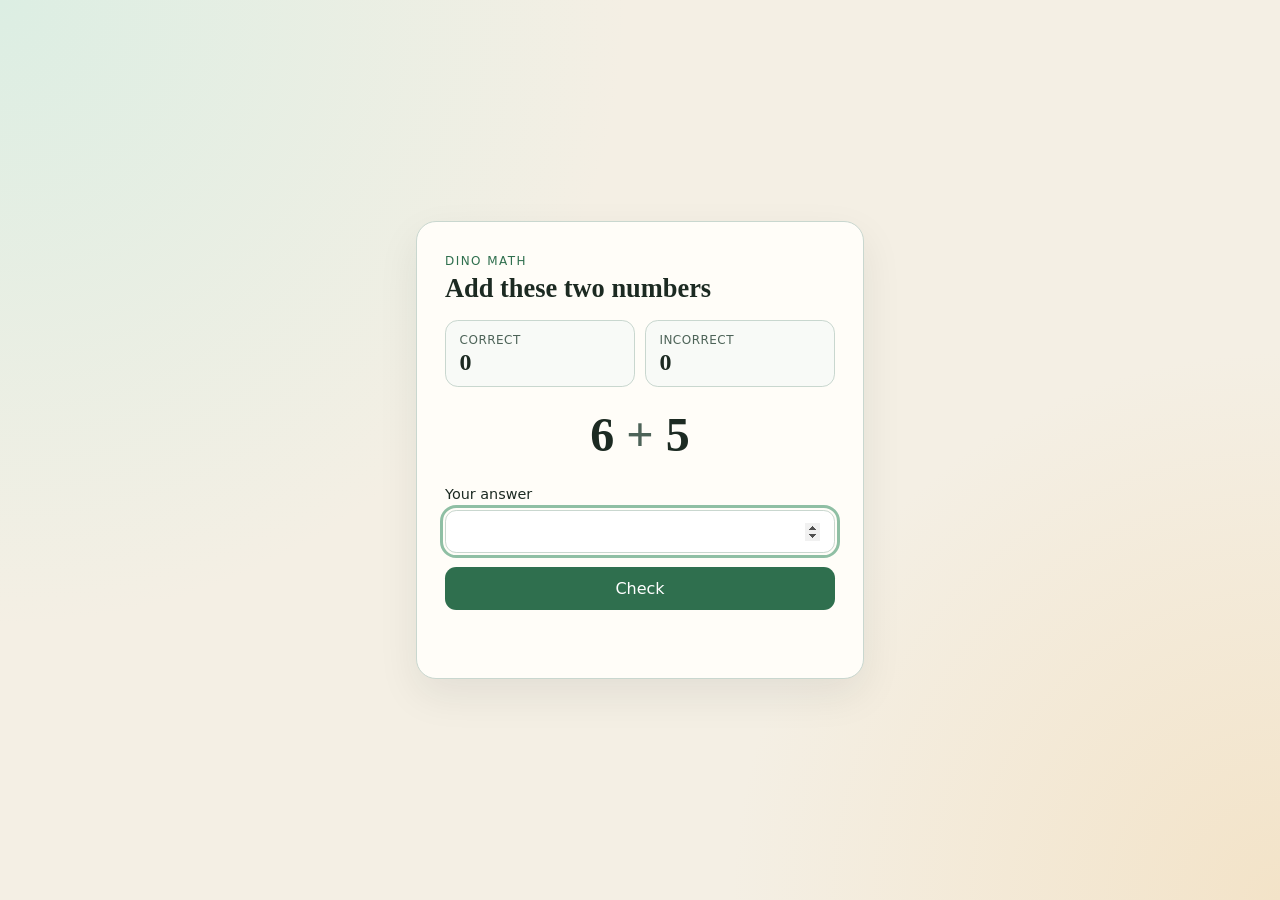
==== index.html @ ebf5d7a6 "initial commit" ====
<!DOCTYPE html>
<html lang="en">
  <head>
    <meta charset="UTF-8" />
    <meta name="viewport" content="width=device-width, initial-scale=1.0" />
    <title>Dino Math</title>
    <link rel="stylesheet" href="styles.css" />
  </head>
  <body>
    <main class="card">
      <p class="eyebrow">Dino Math</p>
      <h1>Add these two numbers</h1>
      <ul class="scoreboard" aria-label="Session score">
        <li>
          <span class="score-label">Correct</span>
          <span class="score-value" id="correct-count">0</span>
        </li>
        <li>
          <span class="score-label">Incorrect</span>
          <span class="score-value" id="incorrect-count">0</span>
        </li>
      </ul>
      <p class="question" id="question" aria-live="polite">
        <span id="first-number">?</span>
        <span class="operator" aria-hidden="true">+</span>
        <span id="second-number">?</span>
      </p>
      <form id="sum-form">
        <label for="answer">Your answer</label>
        <input
          id="answer"
          name="answer"
          type="number"
          inputmode="numeric"
          required
          autocomplete="off"
        />
        <button type="submit">Check</button>
      </form>
      <p class="feedback" id="feedback" role="status" aria-live="polite"></p>
      <button type="button" id="next-question" class="secondary" hidden>
        Next question
      </button>
    </main>
    <script src="script.js"></script>
  </body>
</html>
---- styles.css ----
:root {
  --ink: #1c2a22;
  --muted: #4d6358;
  --paper: #f4efe4;
  --card: #fffdf8;
  --accent: #2f6f4e;
  --accent-dark: #24583d;
  --wrong: #9b2c2c;
  --right: #1f6b3a;
  --ring: #c9d7cf;
}

* {
  box-sizing: border-box;
}

body {
  margin: 0;
  min-height: 100vh;
  display: grid;
  place-items: center;
  padding: 1.5rem;
  font-family: Georgia, "Times New Roman", serif;
  color: var(--ink);
  background:
    radial-gradient(circle at top left, #dceee3, transparent 40%),
    radial-gradient(circle at bottom right, #f3e3c8, transparent 35%),
    var(--paper);
}

.card {
  width: min(28rem, 100%);
  padding: 2rem 1.75rem 1.75rem;
  background: var(--card);
  border: 1px solid var(--ring);
  border-radius: 1.25rem;
  box-shadow: 0 16px 40px rgba(28, 42, 34, 0.08);
}

.eyebrow {
  margin: 0 0 0.35rem;
  letter-spacing: 0.12em;
  text-transform: uppercase;
  font-size: 0.75rem;
  font-family: system-ui, sans-serif;
  color: var(--accent);
}

h1 {
  margin: 0 0 1rem;
  font-size: 1.65rem;
  font-weight: 700;
}

.scoreboard {
  display: grid;
  grid-template-columns: 1fr 1fr;
  gap: 0.6rem;
  margin: 0 0 1.25rem;
  padding: 0;
  list-style: none;
}

.scoreboard li {
  display: flex;
  flex-direction: column;
  gap: 0.15rem;
  padding: 0.7rem 0.85rem;
  border: 1px solid var(--ring);
  border-radius: 0.8rem;
  background: #f8faf7;
}

.score-label {
  font-family: system-ui, sans-serif;
  font-size: 0.75rem;
  letter-spacing: 0.04em;
  text-transform: uppercase;
  color: var(--muted);
}

.score-value {
  font-size: 1.5rem;
  font-weight: 700;
  line-height: 1.1;
}

.question {
  display: flex;
  align-items: center;
  justify-content: center;
  gap: 0.75rem;
  margin: 0 0 1.5rem;
  font-size: 3rem;
  font-weight: 700;
}

.operator {
  color: var(--muted);
}

form {
  display: grid;
  gap: 0.5rem;
}

label {
  font-family: system-ui, sans-serif;
  font-size: 0.9rem;
}

input,
button {
  font: inherit;
}

input {
  width: 100%;
  padding: 0.7rem 0.85rem;
  border: 1px solid var(--ring);
  border-radius: 0.7rem;
  background: #fff;
}

input:focus,
button:focus-visible {
  outline: 3px solid #8fbfa4;
  outline-offset: 2px;
}

button {
  margin-top: 0.4rem;
  padding: 0.75rem 1rem;
  border: 0;
  border-radius: 0.7rem;
  background: var(--accent);
  color: #fff;
  cursor: pointer;
  font-family: system-ui, sans-serif;
}

button:hover {
  background: var(--accent-dark);
}

button.secondary {
  width: 100%;
  background: transparent;
  color: var(--accent-dark);
  border: 1px solid var(--accent);
}

button.secondary:hover {
  background: #eaf4ee;
}

.feedback {
  min-height: 1.5rem;
  margin: 1rem 0 0;
  font-family: system-ui, sans-serif;
}

.feedback.correct {
  color: var(--right);
}

.feedback.incorrect {
  color: var(--wrong);
}
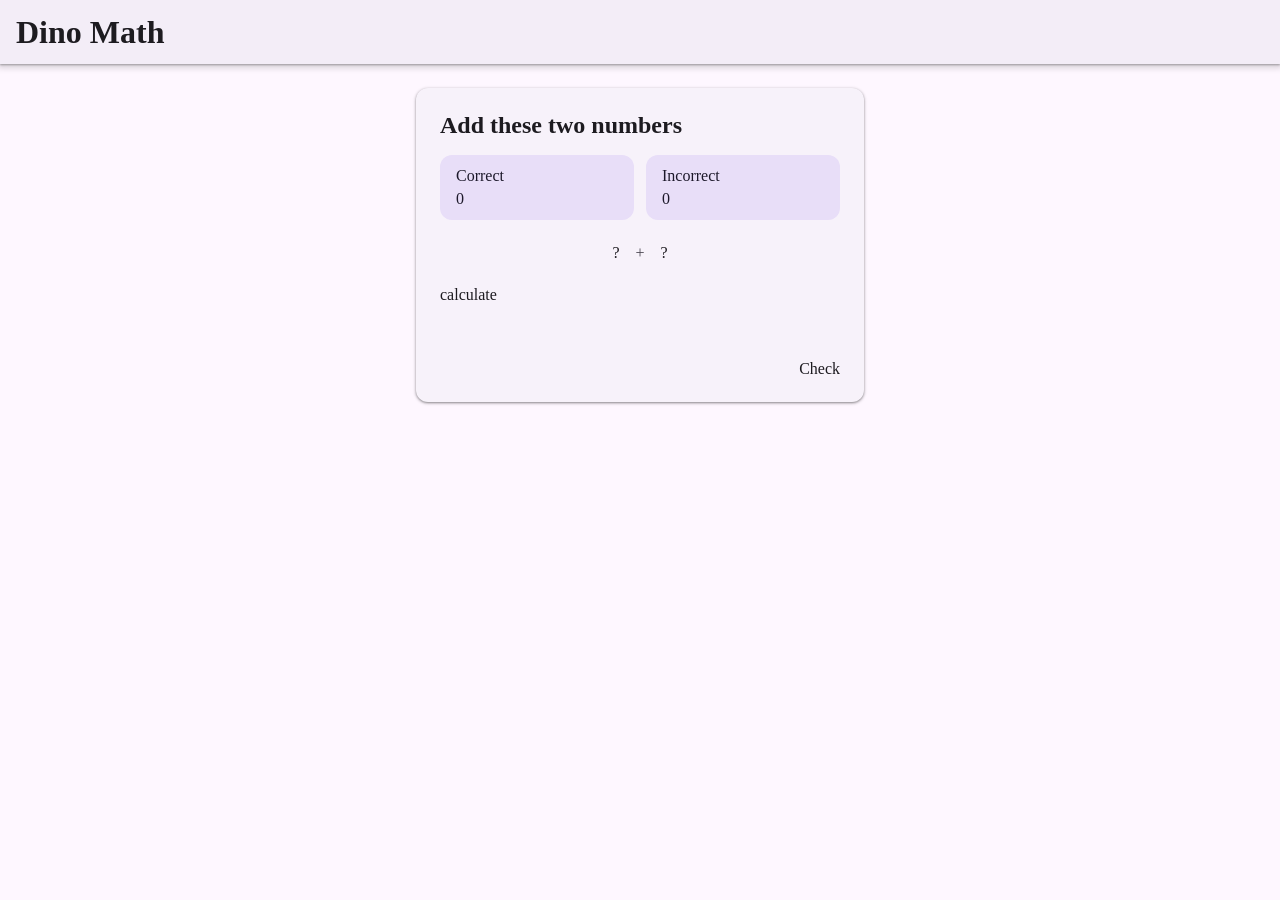
==== commit b552bf48: "updates to Material Design" ====
--- a/index.html
+++ b/index.html
@@ -4,44 +4,67 @@
     <meta charset="UTF-8" />
     <meta name="viewport" content="width=device-width, initial-scale=1.0" />
     <title>Dino Math</title>
+    <link rel="preconnect" href="https://fonts.googleapis.com" />
+    <link rel="preconnect" href="https://fonts.gstatic.com" crossorigin />
+    <link
+      href="https://fonts.googleapis.com/css2?family=Roboto:wght@400;500;700&family=Material+Symbols+Outlined:opsz,wght,FILL,GRAD@24,400,0,0&display=swap"
+      rel="stylesheet"
+    />
     <link rel="stylesheet" href="styles.css" />
+    <script type="importmap">
+      {
+        "imports": {
+          "@material/web/": "https://esm.run/@material/web/"
+        }
+      }
+    </script>
   </head>
-  <body>
-    <main class="card">
-      <p class="eyebrow">Dino Math</p>
-      <h1>Add these two numbers</h1>
-      <ul class="scoreboard" aria-label="Session score">
-        <li>
-          <span class="score-label">Correct</span>
-          <span class="score-value" id="correct-count">0</span>
-        </li>
-        <li>
-          <span class="score-label">Incorrect</span>
-          <span class="score-value" id="incorrect-count">0</span>
-        </li>
-      </ul>
-      <p class="question" id="question" aria-live="polite">
-        <span id="first-number">?</span>
-        <span class="operator" aria-hidden="true">+</span>
-        <span id="second-number">?</span>
-      </p>
-      <form id="sum-form">
-        <label for="answer">Your answer</label>
-        <input
-          id="answer"
-          name="answer"
-          type="number"
-          inputmode="numeric"
-          required
-          autocomplete="off"
-        />
-        <button type="submit">Check</button>
-      </form>
-      <p class="feedback" id="feedback" role="status" aria-live="polite"></p>
-      <button type="button" id="next-question" class="secondary" hidden>
-        Next question
-      </button>
+  <body class="md-typescale-body-large">
+    <header class="top-app-bar">
+      <h1 class="md-typescale-title-large">Dino Math</h1>
+    </header>
+    <main>
+      <section class="card">
+        <h2 class="md-typescale-headline-small">Add these two numbers</h2>
+        <ul class="scoreboard" aria-label="Session score">
+          <li>
+            <span class="score-label md-typescale-label-medium">Correct</span>
+            <span class="score-value md-typescale-headline-small" id="correct-count">0</span>
+          </li>
+          <li>
+            <span class="score-label md-typescale-label-medium">Incorrect</span>
+            <span class="score-value md-typescale-headline-small" id="incorrect-count">0</span>
+          </li>
+        </ul>
+        <p class="question md-typescale-display-small" id="question" aria-live="polite">
+          <span id="first-number">?</span>
+          <span class="operator" aria-hidden="true">+</span>
+          <span id="second-number">?</span>
+        </p>
+        <form id="sum-form">
+          <md-outlined-text-field
+            id="answer"
+            name="answer"
+            label="Your answer"
+            type="number"
+            inputmode="numeric"
+            required
+            autocomplete="off"
+          >
+            <md-icon slot="leading-icon">calculate</md-icon>
+          </md-outlined-text-field>
+          <p class="feedback md-typescale-body-medium" id="feedback" role="status" aria-live="polite"></p>
+          <div class="actions">
+            <md-outlined-button type="button" id="next-question" hidden>
+              Next question
+            </md-outlined-button>
+            <md-filled-button type="submit" id="check-button" disabled>
+              Check
+            </md-filled-button>
+          </div>
+        </form>
+      </section>
     </main>
-    <script src="script.js"></script>
+    <script type="module" src="script.js"></script>
   </body>
 </html>
--- a/styles.css
+++ b/styles.css
@@ -1,13 +1,84 @@
 :root {
-  --ink: #1c2a22;
-  --muted: #4d6358;
-  --paper: #f4efe4;
-  --card: #fffdf8;
-  --accent: #2f6f4e;
-  --accent-dark: #24583d;
-  --wrong: #9b2c2c;
-  --right: #1f6b3a;
-  --ring: #c9d7cf;
+  color-scheme: light;
+  --md-sys-color-background: #fef7ff;
+  --md-sys-color-error: #b3261e;
+  --md-sys-color-error-container: #f9dedc;
+  --md-sys-color-inverse-on-surface: #f5eff7;
+  --md-sys-color-inverse-primary: #d0bcff;
+  --md-sys-color-inverse-surface: #322f35;
+  --md-sys-color-on-background: #1d1b20;
+  --md-sys-color-on-error: #fff;
+  --md-sys-color-on-error-container: #410e0b;
+  --md-sys-color-on-primary: #fff;
+  --md-sys-color-on-primary-container: #21005d;
+  --md-sys-color-on-secondary: #fff;
+  --md-sys-color-on-secondary-container: #1d192b;
+  --md-sys-color-on-surface: #1d1b20;
+  --md-sys-color-on-surface-variant: #49454f;
+  --md-sys-color-on-tertiary: #fff;
+  --md-sys-color-on-tertiary-container: #31111d;
+  --md-sys-color-outline: #79747e;
+  --md-sys-color-outline-variant: #cac4d0;
+  --md-sys-color-primary: #6750a4;
+  --md-sys-color-primary-container: #eaddff;
+  --md-sys-color-secondary: #625b71;
+  --md-sys-color-secondary-container: #e8def8;
+  --md-sys-color-shadow: #000;
+  --md-sys-color-surface: #fef7ff;
+  --md-sys-color-surface-bright: #fef7ff;
+  --md-sys-color-surface-container: #f3edf7;
+  --md-sys-color-surface-container-high: #ece6f0;
+  --md-sys-color-surface-container-highest: #e6e0e9;
+  --md-sys-color-surface-container-low: #f7f2fa;
+  --md-sys-color-surface-container-lowest: #fff;
+  --md-sys-color-surface-dim: #ded8e1;
+  --md-sys-color-surface-tint: #6750a4;
+  --md-sys-color-surface-variant: #e7e0ec;
+  --md-sys-color-tertiary: #7d5260;
+  --md-sys-color-tertiary-container: #ffd8e4;
+  --md-elevation-1: 0 1px 2px 0 rgb(0 0 0 / 0.3), 0 1px 3px 1px rgb(0 0 0 / 0.15);
+  --md-elevation-2: 0 1px 2px 0 rgb(0 0 0 / 0.3), 0 2px 6px 2px rgb(0 0 0 / 0.15);
+}
+
+@media (prefers-color-scheme: dark) {
+  :root {
+    color-scheme: dark;
+    --md-sys-color-background: #141218;
+    --md-sys-color-error: #f2b8b5;
+    --md-sys-color-error-container: #8c1d18;
+    --md-sys-color-inverse-on-surface: #322f35;
+    --md-sys-color-inverse-primary: #6750a4;
+    --md-sys-color-inverse-surface: #e6e0e9;
+    --md-sys-color-on-background: #e6e0e9;
+    --md-sys-color-on-error: #601410;
+    --md-sys-color-on-error-container: #f9dedc;
+    --md-sys-color-on-primary: #381e72;
+    --md-sys-color-on-primary-container: #eaddff;
+    --md-sys-color-on-secondary: #332d41;
+    --md-sys-color-on-secondary-container: #e8def8;
+    --md-sys-color-on-surface: #e6e0e9;
+    --md-sys-color-on-surface-variant: #cac4d0;
+    --md-sys-color-on-tertiary: #492532;
+    --md-sys-color-on-tertiary-container: #ffd8e4;
+    --md-sys-color-outline: #938f99;
+    --md-sys-color-outline-variant: #49454f;
+    --md-sys-color-primary: #d0bcff;
+    --md-sys-color-primary-container: #4f378b;
+    --md-sys-color-secondary: #ccc2dc;
+    --md-sys-color-secondary-container: #4a4458;
+    --md-sys-color-surface: #141218;
+    --md-sys-color-surface-bright: #3b383e;
+    --md-sys-color-surface-container: #211f26;
+    --md-sys-color-surface-container-high: #2b2930;
+    --md-sys-color-surface-container-highest: #36343b;
+    --md-sys-color-surface-container-low: #1d1b20;
+    --md-sys-color-surface-container-lowest: #0f0d13;
+    --md-sys-color-surface-dim: #141218;
+    --md-sys-color-surface-tint: #d0bcff;
+    --md-sys-color-surface-variant: #49454f;
+    --md-sys-color-tertiary: #efb8c8;
+    --md-sys-color-tertiary-container: #633b48;
+  }
 }
 
 * {
@@ -17,46 +88,50 @@
 body {
   margin: 0;
   min-height: 100vh;
-  display: grid;
-  place-items: center;
-  padding: 1.5rem;
-  font-family: Georgia, "Times New Roman", serif;
-  color: var(--ink);
-  background:
-    radial-gradient(circle at top left, #dceee3, transparent 40%),
-    radial-gradient(circle at bottom right, #f3e3c8, transparent 35%),
-    var(--paper);
+  background: var(--md-sys-color-surface);
+  color: var(--md-sys-color-on-surface);
+}
+
+.top-app-bar {
+  position: sticky;
+  top: 0;
+  z-index: 1;
+  display: flex;
+  align-items: center;
+  height: 64px;
+  padding: 0 16px;
+  background: var(--md-sys-color-surface-container);
+  color: var(--md-sys-color-on-surface);
+  box-shadow: var(--md-elevation-2);
+}
+
+.top-app-bar h1 {
+  margin: 0;
+}
+
+main {
+  padding: 24px 16px 32px;
 }
 
 .card {
   width: min(28rem, 100%);
-  padding: 2rem 1.75rem 1.75rem;
-  background: var(--card);
-  border: 1px solid var(--ring);
-  border-radius: 1.25rem;
-  box-shadow: 0 16px 40px rgba(28, 42, 34, 0.08);
-}
-
-.eyebrow {
-  margin: 0 0 0.35rem;
-  letter-spacing: 0.12em;
-  text-transform: uppercase;
-  font-size: 0.75rem;
-  font-family: system-ui, sans-serif;
-  color: var(--accent);
-}
-
-h1 {
-  margin: 0 0 1rem;
-  font-size: 1.65rem;
-  font-weight: 700;
+  margin: 0 auto;
+  padding: 24px;
+  background: var(--md-sys-color-surface-container-low);
+  color: var(--md-sys-color-on-surface);
+  border-radius: 12px;
+  box-shadow: var(--md-elevation-1);
+}
+
+h2 {
+  margin: 0 0 16px;
 }
 
 .scoreboard {
   display: grid;
   grid-template-columns: 1fr 1fr;
-  gap: 0.6rem;
-  margin: 0 0 1.25rem;
+  gap: 12px;
+  margin: 0 0 24px;
   padding: 0;
   list-style: none;
 }
@@ -64,106 +139,64 @@
 .scoreboard li {
   display: flex;
   flex-direction: column;
-  gap: 0.15rem;
-  padding: 0.7rem 0.85rem;
-  border: 1px solid var(--ring);
-  border-radius: 0.8rem;
-  background: #f8faf7;
+  gap: 4px;
+  padding: 12px 16px;
+  border-radius: 12px;
+  background: var(--md-sys-color-secondary-container);
+  color: var(--md-sys-color-on-secondary-container);
 }
 
 .score-label {
-  font-family: system-ui, sans-serif;
-  font-size: 0.75rem;
-  letter-spacing: 0.04em;
-  text-transform: uppercase;
-  color: var(--muted);
+  color: var(--md-sys-color-on-secondary-container);
 }
 
 .score-value {
-  font-size: 1.5rem;
-  font-weight: 700;
-  line-height: 1.1;
+  line-height: 1.2;
 }
 
 .question {
   display: flex;
   align-items: center;
   justify-content: center;
-  gap: 0.75rem;
-  margin: 0 0 1.5rem;
-  font-size: 3rem;
-  font-weight: 700;
+  gap: 16px;
+  margin: 0 0 24px;
 }
 
 .operator {
-  color: var(--muted);
+  color: var(--md-sys-color-on-surface-variant);
 }
 
 form {
   display: grid;
-  gap: 0.5rem;
-}
-
-label {
-  font-family: system-ui, sans-serif;
-  font-size: 0.9rem;
-}
-
-input,
-button {
-  font: inherit;
-}
-
-input {
+  gap: 8px;
+}
+
+md-outlined-text-field {
   width: 100%;
-  padding: 0.7rem 0.85rem;
-  border: 1px solid var(--ring);
-  border-radius: 0.7rem;
-  background: #fff;
-}
-
-input:focus,
-button:focus-visible {
-  outline: 3px solid #8fbfa4;
-  outline-offset: 2px;
-}
-
-button {
-  margin-top: 0.4rem;
-  padding: 0.75rem 1rem;
-  border: 0;
-  border-radius: 0.7rem;
-  background: var(--accent);
-  color: #fff;
-  cursor: pointer;
-  font-family: system-ui, sans-serif;
-}
-
-button:hover {
-  background: var(--accent-dark);
-}
-
-button.secondary {
-  width: 100%;
-  background: transparent;
-  color: var(--accent-dark);
-  border: 1px solid var(--accent);
-}
-
-button.secondary:hover {
-  background: #eaf4ee;
+}
+
+md-filled-button[hidden],
+md-outlined-button[hidden] {
+  display: none !important;
+}
+
+.actions {
+  display: flex;
+  flex-wrap: wrap;
+  justify-content: flex-end;
+  gap: 8px;
+  margin-top: 8px;
 }
 
 .feedback {
-  min-height: 1.5rem;
-  margin: 1rem 0 0;
-  font-family: system-ui, sans-serif;
+  min-height: 24px;
+  margin: 8px 0 0;
 }
 
 .feedback.correct {
-  color: var(--right);
+  color: var(--md-sys-color-primary);
 }
 
 .feedback.incorrect {
-  color: var(--wrong);
-}
+  color: var(--md-sys-color-error);
+}
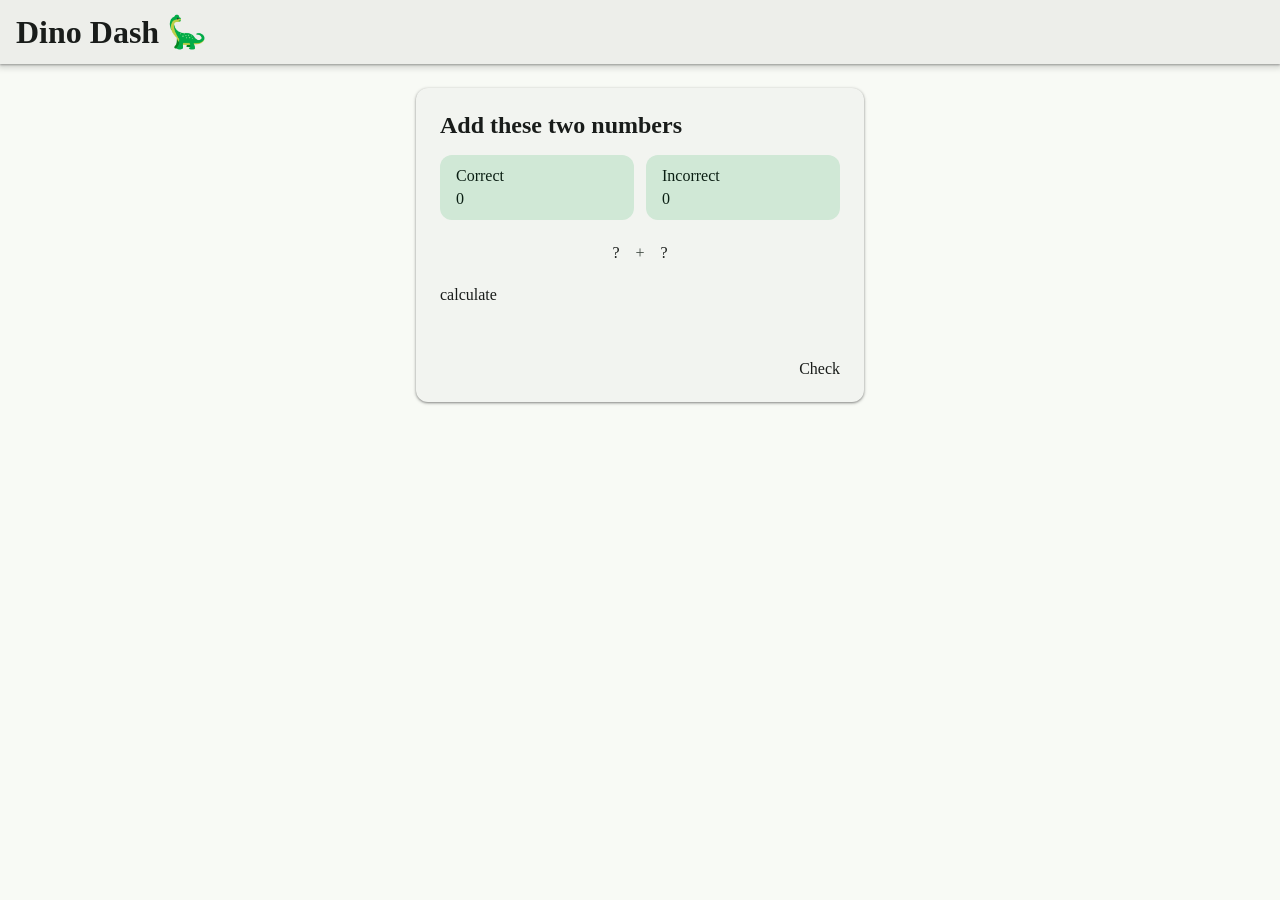
==== commit 4b4b8c07: "Rename to Dino Dash and switch to green palette" ====
--- a/index.html
+++ b/index.html
@@ -3,7 +3,7 @@
   <head>
     <meta charset="UTF-8" />
     <meta name="viewport" content="width=device-width, initial-scale=1.0" />
-    <title>Dino Math</title>
+    <title>Dino Dash 🦕</title>
     <link rel="preconnect" href="https://fonts.googleapis.com" />
     <link rel="preconnect" href="https://fonts.gstatic.com" crossorigin />
     <link
@@ -21,7 +21,7 @@
   </head>
   <body class="md-typescale-body-large">
     <header class="top-app-bar">
-      <h1 class="md-typescale-title-large">Dino Math</h1>
+      <h1 class="md-typescale-title-large">Dino Dash 🦕</h1>
     </header>
     <main>
       <section class="card">
--- a/styles.css
+++ b/styles.css
@@ -1,41 +1,41 @@
 :root {
   color-scheme: light;
-  --md-sys-color-background: #fef7ff;
-  --md-sys-color-error: #b3261e;
-  --md-sys-color-error-container: #f9dedc;
-  --md-sys-color-inverse-on-surface: #f5eff7;
-  --md-sys-color-inverse-primary: #d0bcff;
-  --md-sys-color-inverse-surface: #322f35;
-  --md-sys-color-on-background: #1d1b20;
+  --md-sys-color-background: #f8faf5;
+  --md-sys-color-error: #ba1a1a;
+  --md-sys-color-error-container: #ffdad6;
+  --md-sys-color-inverse-on-surface: #eff1ed;
+  --md-sys-color-inverse-primary: #75daa3;
+  --md-sys-color-inverse-surface: #2e312e;
+  --md-sys-color-on-background: #191c1a;
   --md-sys-color-on-error: #fff;
-  --md-sys-color-on-error-container: #410e0b;
+  --md-sys-color-on-error-container: #410002;
   --md-sys-color-on-primary: #fff;
-  --md-sys-color-on-primary-container: #21005d;
+  --md-sys-color-on-primary-container: #002111;
   --md-sys-color-on-secondary: #fff;
-  --md-sys-color-on-secondary-container: #1d192b;
-  --md-sys-color-on-surface: #1d1b20;
-  --md-sys-color-on-surface-variant: #49454f;
+  --md-sys-color-on-secondary-container: #0b1f14;
+  --md-sys-color-on-surface: #191c1a;
+  --md-sys-color-on-surface-variant: #404942;
   --md-sys-color-on-tertiary: #fff;
-  --md-sys-color-on-tertiary-container: #31111d;
-  --md-sys-color-outline: #79747e;
-  --md-sys-color-outline-variant: #cac4d0;
-  --md-sys-color-primary: #6750a4;
-  --md-sys-color-primary-container: #eaddff;
-  --md-sys-color-secondary: #625b71;
-  --md-sys-color-secondary-container: #e8def8;
+  --md-sys-color-on-tertiary-container: #001f27;
+  --md-sys-color-outline: #707972;
+  --md-sys-color-outline-variant: #c0c9c0;
+  --md-sys-color-primary: #006d44;
+  --md-sys-color-primary-container: #91f7be;
+  --md-sys-color-secondary: #4e6355;
+  --md-sys-color-secondary-container: #d0e8d6;
   --md-sys-color-shadow: #000;
-  --md-sys-color-surface: #fef7ff;
-  --md-sys-color-surface-bright: #fef7ff;
-  --md-sys-color-surface-container: #f3edf7;
-  --md-sys-color-surface-container-high: #ece6f0;
-  --md-sys-color-surface-container-highest: #e6e0e9;
-  --md-sys-color-surface-container-low: #f7f2fa;
+  --md-sys-color-surface: #f8faf5;
+  --md-sys-color-surface-bright: #f8faf5;
+  --md-sys-color-surface-container: #edeeea;
+  --md-sys-color-surface-container-high: #e7e9e4;
+  --md-sys-color-surface-container-highest: #e1e3df;
+  --md-sys-color-surface-container-low: #f2f4f0;
   --md-sys-color-surface-container-lowest: #fff;
-  --md-sys-color-surface-dim: #ded8e1;
-  --md-sys-color-surface-tint: #6750a4;
-  --md-sys-color-surface-variant: #e7e0ec;
-  --md-sys-color-tertiary: #7d5260;
-  --md-sys-color-tertiary-container: #ffd8e4;
+  --md-sys-color-surface-dim: #d9dbd6;
+  --md-sys-color-surface-tint: #006d44;
+  --md-sys-color-surface-variant: #dce5dc;
+  --md-sys-color-tertiary: #3c6471;
+  --md-sys-color-tertiary-container: #bfe9f9;
   --md-elevation-1: 0 1px 2px 0 rgb(0 0 0 / 0.3), 0 1px 3px 1px rgb(0 0 0 / 0.15);
   --md-elevation-2: 0 1px 2px 0 rgb(0 0 0 / 0.3), 0 2px 6px 2px rgb(0 0 0 / 0.15);
 }
@@ -43,41 +43,41 @@
 @media (prefers-color-scheme: dark) {
   :root {
     color-scheme: dark;
-    --md-sys-color-background: #141218;
-    --md-sys-color-error: #f2b8b5;
-    --md-sys-color-error-container: #8c1d18;
-    --md-sys-color-inverse-on-surface: #322f35;
-    --md-sys-color-inverse-primary: #6750a4;
-    --md-sys-color-inverse-surface: #e6e0e9;
-    --md-sys-color-on-background: #e6e0e9;
-    --md-sys-color-on-error: #601410;
-    --md-sys-color-on-error-container: #f9dedc;
-    --md-sys-color-on-primary: #381e72;
-    --md-sys-color-on-primary-container: #eaddff;
-    --md-sys-color-on-secondary: #332d41;
-    --md-sys-color-on-secondary-container: #e8def8;
-    --md-sys-color-on-surface: #e6e0e9;
-    --md-sys-color-on-surface-variant: #cac4d0;
-    --md-sys-color-on-tertiary: #492532;
-    --md-sys-color-on-tertiary-container: #ffd8e4;
-    --md-sys-color-outline: #938f99;
-    --md-sys-color-outline-variant: #49454f;
-    --md-sys-color-primary: #d0bcff;
-    --md-sys-color-primary-container: #4f378b;
-    --md-sys-color-secondary: #ccc2dc;
-    --md-sys-color-secondary-container: #4a4458;
-    --md-sys-color-surface: #141218;
-    --md-sys-color-surface-bright: #3b383e;
-    --md-sys-color-surface-container: #211f26;
-    --md-sys-color-surface-container-high: #2b2930;
-    --md-sys-color-surface-container-highest: #36343b;
-    --md-sys-color-surface-container-low: #1d1b20;
-    --md-sys-color-surface-container-lowest: #0f0d13;
-    --md-sys-color-surface-dim: #141218;
-    --md-sys-color-surface-tint: #d0bcff;
-    --md-sys-color-surface-variant: #49454f;
-    --md-sys-color-tertiary: #efb8c8;
-    --md-sys-color-tertiary-container: #633b48;
+    --md-sys-color-background: #111412;
+    --md-sys-color-error: #ffb4ab;
+    --md-sys-color-error-container: #93000a;
+    --md-sys-color-inverse-on-surface: #2e312e;
+    --md-sys-color-inverse-primary: #006d44;
+    --md-sys-color-inverse-surface: #e1e3df;
+    --md-sys-color-on-background: #e1e3df;
+    --md-sys-color-on-error: #690005;
+    --md-sys-color-on-error-container: #ffdad6;
+    --md-sys-color-on-primary: #003921;
+    --md-sys-color-on-primary-container: #91f7be;
+    --md-sys-color-on-secondary: #213529;
+    --md-sys-color-on-secondary-container: #d0e8d6;
+    --md-sys-color-on-surface: #e1e3df;
+    --md-sys-color-on-surface-variant: #c0c9c0;
+    --md-sys-color-on-tertiary: #043542;
+    --md-sys-color-on-tertiary-container: #bfe9f9;
+    --md-sys-color-outline: #8a938b;
+    --md-sys-color-outline-variant: #404942;
+    --md-sys-color-primary: #75daa3;
+    --md-sys-color-primary-container: #005232;
+    --md-sys-color-secondary: #b5ccbb;
+    --md-sys-color-secondary-container: #374b3e;
+    --md-sys-color-surface: #111412;
+    --md-sys-color-surface-bright: #373a37;
+    --md-sys-color-surface-container: #1d201e;
+    --md-sys-color-surface-container-high: #282b28;
+    --md-sys-color-surface-container-highest: #323633;
+    --md-sys-color-surface-container-low: #191c1a;
+    --md-sys-color-surface-container-lowest: #0c0f0d;
+    --md-sys-color-surface-dim: #111412;
+    --md-sys-color-surface-tint: #75daa3;
+    --md-sys-color-surface-variant: #404942;
+    --md-sys-color-tertiary: #a4cddc;
+    --md-sys-color-tertiary-container: #224c59;
   }
 }
 
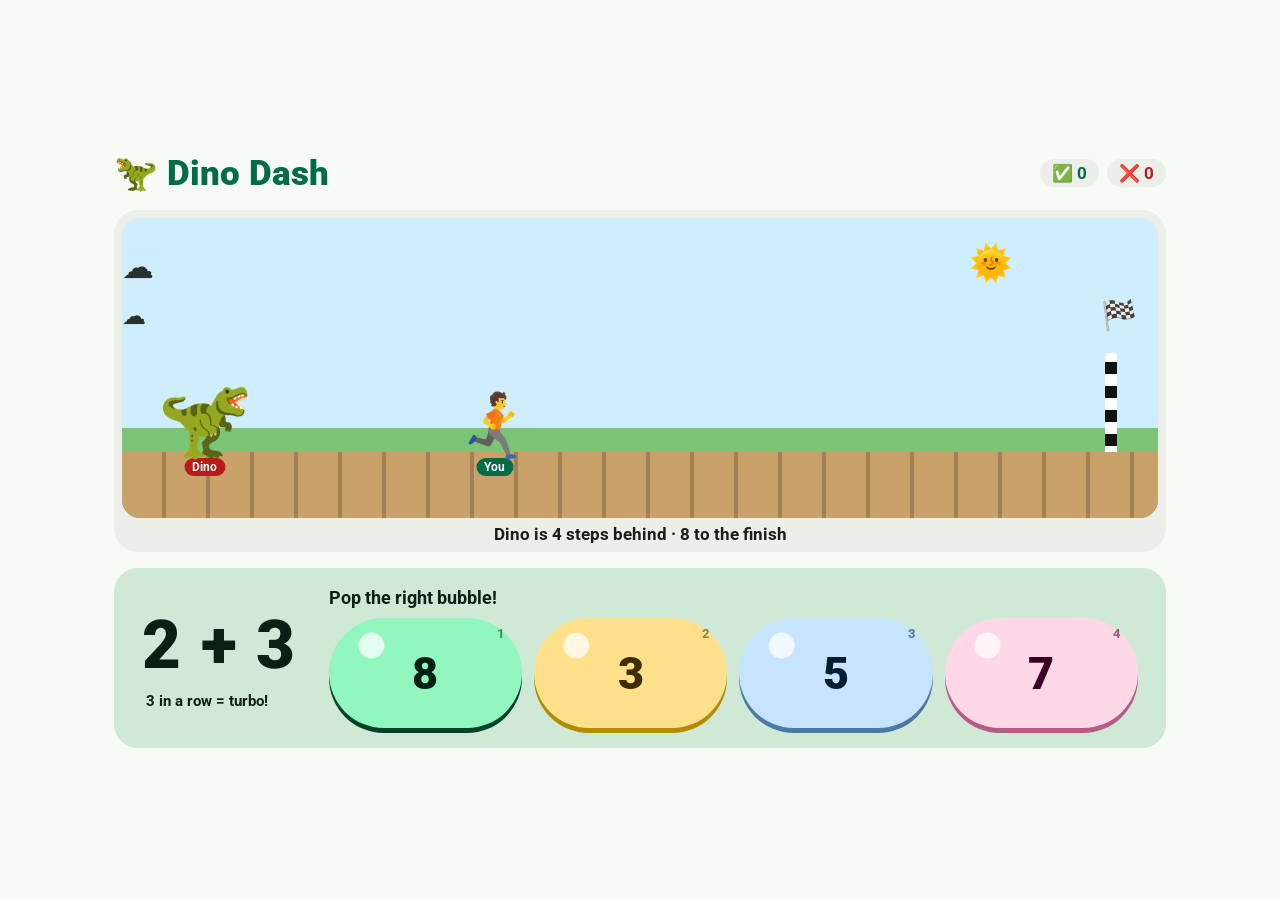
==== commit 1af850e2: "Dino Dash race with multiple-choice answer bubbles" ====
--- a/index.html
+++ b/index.html
@@ -1,70 +1,61 @@
-<!DOCTYPE html>
+<!doctype html>
 <html lang="en">
-  <head>
-    <meta charset="UTF-8" />
-    <meta name="viewport" content="width=device-width, initial-scale=1.0" />
-    <title>Dino Dash 🦕</title>
-    <link rel="preconnect" href="https://fonts.googleapis.com" />
-    <link rel="preconnect" href="https://fonts.gstatic.com" crossorigin />
-    <link
-      href="https://fonts.googleapis.com/css2?family=Roboto:wght@400;500;700&family=Material+Symbols+Outlined:opsz,wght,FILL,GRAD@24,400,0,0&display=swap"
-      rel="stylesheet"
-    />
-    <link rel="stylesheet" href="styles.css" />
-    <script type="importmap">
-      {
-        "imports": {
-          "@material/web/": "https://esm.run/@material/web/"
-        }
-      }
-    </script>
-  </head>
-  <body class="md-typescale-body-large">
-    <header class="top-app-bar">
-      <h1 class="md-typescale-title-large">Dino Dash 🦕</h1>
+<head>
+  <meta charset="utf-8">
+  <meta name="viewport" content="width=device-width, initial-scale=1, viewport-fit=cover">
+  <title>Dino Dash Bubbles – Maths Race</title>
+  <link rel="preconnect" href="https://fonts.googleapis.com">
+  <link rel="stylesheet" href="https://fonts.googleapis.com/css2?family=Roboto:wght@400;500;700;900&display=swap">
+  <link rel="stylesheet" href="https://fonts.googleapis.com/css2?family=Material+Symbols+Outlined:opsz,wght,FILL,GRAD@24,400,0,0">
+  <script type="importmap">
+    { "imports": { "@material/web/": "https://esm.run/@material/web/" } }
+  </script>
+  <script type="module">
+    // One bundle: importing individual component files from esm.run bundles shared
+    // internals (e.g. md-focus-ring) more than once and throws a duplicate-define error.
+    import '@material/web/all.js';
+  </script>
+  <link rel="stylesheet" href="styles.css">
+</head>
+<body>
+  <main class="app" id="app">
+    <header class="top-bar">
+      <h1>🦖 Dino Dash</h1>
+      <div class="scores" aria-label="Scoreboard">
+        <span class="score correct" aria-label="Correct answers">✅ <b id="correctCount">0</b></span>
+        <span class="score incorrect" aria-label="Oops answers">❌ <b id="incorrectCount">0</b></span>
+      </div>
     </header>
-    <main>
-      <section class="card">
-        <h2 class="md-typescale-headline-small">Add these two numbers</h2>
-        <ul class="scoreboard" aria-label="Session score">
-          <li>
-            <span class="score-label md-typescale-label-medium">Correct</span>
-            <span class="score-value md-typescale-headline-small" id="correct-count">0</span>
-          </li>
-          <li>
-            <span class="score-label md-typescale-label-medium">Incorrect</span>
-            <span class="score-value md-typescale-headline-small" id="incorrect-count">0</span>
-          </li>
-        </ul>
-        <p class="question md-typescale-display-small" id="question" aria-live="polite">
-          <span id="first-number">?</span>
-          <span class="operator" aria-hidden="true">+</span>
-          <span id="second-number">?</span>
-        </p>
-        <form id="sum-form">
-          <md-outlined-text-field
-            id="answer"
-            name="answer"
-            label="Your answer"
-            type="number"
-            inputmode="numeric"
-            required
-            autocomplete="off"
-          >
-            <md-icon slot="leading-icon">calculate</md-icon>
-          </md-outlined-text-field>
-          <p class="feedback md-typescale-body-medium" id="feedback" role="status" aria-live="polite"></p>
-          <div class="actions">
-            <md-outlined-button type="button" id="next-question" hidden>
-              Next question
-            </md-outlined-button>
-            <md-filled-button type="submit" id="check-button" disabled>
-              Check
-            </md-filled-button>
-          </div>
-        </form>
-      </section>
-    </main>
-    <script type="module" src="script.js"></script>
-  </body>
+
+    <section class="track-card" aria-labelledby="race-heading">
+      <h2 id="race-heading" class="visually-hidden">Race track</h2>
+      <div class="track" id="track" role="img" aria-label="Race starting">
+        <div class="sky" aria-hidden="true"><span class="cloud c1">☁️</span><span class="cloud c2">☁️</span><span class="sun">🌞</span></div>
+        <div class="finish" aria-hidden="true"><span class="flag">🏁</span></div>
+        <div class="runner player" id="player" aria-hidden="true"><span class="sprite">🏃</span><span class="tag">You</span></div>
+        <div class="runner dino" id="dino" aria-hidden="true"><span class="sprite">🦖</span><span class="tag">Dino</span></div>
+        <div class="ground" aria-hidden="true"></div>
+      </div>
+      <div class="gap-readout" id="gapReadout">Dino is 4 steps behind</div>
+    </section>
+
+    <section class="quiz" aria-labelledby="question">
+      <div class="q-row">
+        <h2 id="question" class="question">? + ?</h2>
+        <div class="streak" id="streak"><span class="flames" id="flames" aria-hidden="true"></span><span id="streakText"></span></div>
+      </div>
+      <p id="feedback" class="feedback" role="status" aria-live="polite">Pop the right bubble!</p>
+      <div class="choices" id="choices" role="group" aria-label="Answer choices"></div>
+    </section>
+  </main>
+
+  <dialog id="endDialog" aria-labelledby="endTitle" aria-describedby="endText">
+    <div class="end-emoji" id="endEmoji" aria-hidden="true">🏆</div>
+    <h2 id="endTitle">You won!</h2>
+    <p id="endText"></p>
+    <md-filled-button id="restartBtn"><md-icon slot="icon">replay</md-icon>Race again</md-filled-button>
+  </dialog>
+
+  <script src="script.js" defer></script>
+</body>
 </html>
--- a/styles.css
+++ b/styles.css
@@ -1,202 +1,146 @@
 :root {
-  color-scheme: light;
-  --md-sys-color-background: #f8faf5;
+  --md-sys-color-primary: #006d44;
+  --md-sys-color-on-primary: #ffffff;
+  --md-sys-color-primary-container: #91f7be;
+  --md-sys-color-on-primary-container: #002111;
+  --md-sys-color-secondary-container: #d0e8d6;
+  --md-sys-color-on-secondary-container: #0b1f14;
+  --md-sys-color-surface: #f8faf5;
+  --md-sys-color-surface-container: #eceee9;
+  --md-sys-color-on-surface: #191c1a;
+  --md-sys-color-on-surface-variant: #404943;
+  --md-sys-color-outline: #707973;
   --md-sys-color-error: #ba1a1a;
   --md-sys-color-error-container: #ffdad6;
-  --md-sys-color-inverse-on-surface: #eff1ed;
-  --md-sys-color-inverse-primary: #75daa3;
-  --md-sys-color-inverse-surface: #2e312e;
-  --md-sys-color-on-background: #191c1a;
-  --md-sys-color-on-error: #fff;
-  --md-sys-color-on-error-container: #410002;
-  --md-sys-color-on-primary: #fff;
-  --md-sys-color-on-primary-container: #002111;
-  --md-sys-color-on-secondary: #fff;
-  --md-sys-color-on-secondary-container: #0b1f14;
-  --md-sys-color-on-surface: #191c1a;
-  --md-sys-color-on-surface-variant: #404942;
-  --md-sys-color-on-tertiary: #fff;
-  --md-sys-color-on-tertiary-container: #001f27;
-  --md-sys-color-outline: #707972;
-  --md-sys-color-outline-variant: #c0c9c0;
-  --md-sys-color-primary: #006d44;
-  --md-sys-color-primary-container: #91f7be;
-  --md-sys-color-secondary: #4e6355;
-  --md-sys-color-secondary-container: #d0e8d6;
-  --md-sys-color-shadow: #000;
-  --md-sys-color-surface: #f8faf5;
-  --md-sys-color-surface-bright: #f8faf5;
-  --md-sys-color-surface-container: #edeeea;
-  --md-sys-color-surface-container-high: #e7e9e4;
-  --md-sys-color-surface-container-highest: #e1e3df;
-  --md-sys-color-surface-container-low: #f2f4f0;
-  --md-sys-color-surface-container-lowest: #fff;
-  --md-sys-color-surface-dim: #d9dbd6;
-  --md-sys-color-surface-tint: #006d44;
-  --md-sys-color-surface-variant: #dce5dc;
-  --md-sys-color-tertiary: #3c6471;
-  --md-sys-color-tertiary-container: #bfe9f9;
-  --md-elevation-1: 0 1px 2px 0 rgb(0 0 0 / 0.3), 0 1px 3px 1px rgb(0 0 0 / 0.15);
-  --md-elevation-2: 0 1px 2px 0 rgb(0 0 0 / 0.3), 0 2px 6px 2px rgb(0 0 0 / 0.15);
+  --md-ref-typeface-brand: 'Roboto', system-ui, sans-serif;
+  --md-ref-typeface-plain: 'Roboto', system-ui, sans-serif;
+  --sky: #cdeefa; --grass: #7cc576; --dirt: #c9a26b;
+  color-scheme: light dark;
 }
-
 @media (prefers-color-scheme: dark) {
   :root {
-    color-scheme: dark;
-    --md-sys-color-background: #111412;
+    --md-sys-color-primary: #75daa3;
+    --md-sys-color-on-primary: #003822;
+    --md-sys-color-primary-container: #005233;
+    --md-sys-color-on-primary-container: #91f7be;
+    --md-sys-color-secondary-container: #364b3d;
+    --md-sys-color-on-secondary-container: #d0e8d6;
+    --md-sys-color-surface: #111412;
+    --md-sys-color-surface-container: #1d201e;
+    --md-sys-color-on-surface: #e1e3de;
+    --md-sys-color-on-surface-variant: #c0c9c1;
+    --md-sys-color-outline: #8a938c;
     --md-sys-color-error: #ffb4ab;
     --md-sys-color-error-container: #93000a;
-    --md-sys-color-inverse-on-surface: #2e312e;
-    --md-sys-color-inverse-primary: #006d44;
-    --md-sys-color-inverse-surface: #e1e3df;
-    --md-sys-color-on-background: #e1e3df;
-    --md-sys-color-on-error: #690005;
-    --md-sys-color-on-error-container: #ffdad6;
-    --md-sys-color-on-primary: #003921;
-    --md-sys-color-on-primary-container: #91f7be;
-    --md-sys-color-on-secondary: #213529;
-    --md-sys-color-on-secondary-container: #d0e8d6;
-    --md-sys-color-on-surface: #e1e3df;
-    --md-sys-color-on-surface-variant: #c0c9c0;
-    --md-sys-color-on-tertiary: #043542;
-    --md-sys-color-on-tertiary-container: #bfe9f9;
-    --md-sys-color-outline: #8a938b;
-    --md-sys-color-outline-variant: #404942;
-    --md-sys-color-primary: #75daa3;
-    --md-sys-color-primary-container: #005232;
-    --md-sys-color-secondary: #b5ccbb;
-    --md-sys-color-secondary-container: #374b3e;
-    --md-sys-color-surface: #111412;
-    --md-sys-color-surface-bright: #373a37;
-    --md-sys-color-surface-container: #1d201e;
-    --md-sys-color-surface-container-high: #282b28;
-    --md-sys-color-surface-container-highest: #323633;
-    --md-sys-color-surface-container-low: #191c1a;
-    --md-sys-color-surface-container-lowest: #0c0f0d;
-    --md-sys-color-surface-dim: #111412;
-    --md-sys-color-surface-tint: #75daa3;
-    --md-sys-color-surface-variant: #404942;
-    --md-sys-color-tertiary: #a4cddc;
-    --md-sys-color-tertiary-container: #224c59;
+    --sky: #1d3a4a; --grass: #2f6b3a; --dirt: #6b5236;
   }
 }
+* { box-sizing: border-box; }
+[hidden] { display: none !important; }
+html, body { height: 100%; }
+body { margin: 0; font-family: 'Roboto', system-ui, sans-serif; overflow-x: hidden;
+  background: var(--md-sys-color-surface); color: var(--md-sys-color-on-surface); -webkit-tap-highlight-color: transparent; }
+.visually-hidden { position: absolute; width: 1px; height: 1px; overflow: hidden; clip: rect(0 0 0 0); white-space: nowrap; }
 
-* {
-  box-sizing: border-box;
+/* One screen, no scrolling: header / track / quiz; quiz takes the rest so bubbles sit at the bottom (thumb zone). */
+.app {
+  height: 100dvh; max-width: 1100px; margin: 0 auto; display: grid;
+  grid-template-rows: auto auto minmax(0, 1fr); gap: 10px;
+  padding: max(8px, env(safe-area-inset-top)) 12px max(12px, env(safe-area-inset-bottom));
 }
+.app.shake { animation: shake .4s; }
+.top-bar { display: flex; align-items: center; justify-content: space-between; gap: 8px; }
+.top-bar h1 { margin: 0; font-size: clamp(1.4rem, 5vw, 2.2rem); font-weight: 900; color: var(--md-sys-color-primary); }
+.scores { display: flex; gap: 8px; }
+.score { padding: 4px 12px; border-radius: 99px; background: var(--md-sys-color-surface-container); font-size: 1.05rem; }
+.score.correct b { color: var(--md-sys-color-primary); }
+.score.incorrect b { color: var(--md-sys-color-error); }
 
-body {
-  margin: 0;
-  min-height: 100vh;
-  background: var(--md-sys-color-surface);
-  color: var(--md-sys-color-on-surface);
+/* ---------- Track (from A) ---------- */
+.track-card { background: var(--md-sys-color-surface-container); border-radius: 24px; padding: 8px; }
+.track {
+  --pos-player: 0; --pos-dino: 0;
+  position: relative; height: clamp(150px, 29dvh, 260px); border-radius: 18px; overflow: hidden;
+  background: linear-gradient(var(--sky) 0 70%, var(--grass) 70%);
 }
+.ground { position: absolute; left: 0; right: 0; bottom: 0; height: 22%;
+  background: repeating-linear-gradient(90deg, var(--dirt) 0 40px, color-mix(in srgb, var(--dirt) 80%, black) 40px 44px);
+  animation: scroll .8s linear infinite; }
+@keyframes scroll { to { background-position: -44px 0; } }
+.sky .cloud { position: absolute; font-size: 2rem; opacity: .9; animation: drift 18s linear infinite; }
+.cloud.c1 { top: 10%; } .cloud.c2 { top: 28%; animation-delay: -9s; font-size: 1.5rem; }
+@keyframes drift { from { left: 105%; } to { left: -10%; } }
+.sun { position: absolute; top: 8%; right: 14%; font-size: 2.2rem; }
+.finish { position: absolute; right: 4%; top: 45%; bottom: 0; width: 12px;
+  background: repeating-linear-gradient(0deg, #111 0 12px, #fff 12px 24px); border-radius: 4px; }
+.finish .flag { position: absolute; top: -1.9em; left: -4px; font-size: 1.8rem; }
+.runner { position: absolute; bottom: 14%; left: 0; display: flex; flex-direction: column; align-items: center;
+  translate: -50% 0; transition: left .7s cubic-bezier(.3, 1.4, .5, 1); }
+.player { left: calc(8% + var(--pos-player) * 84%); z-index: 2; }
+.dino   { left: calc(8% + var(--pos-dino) * 84%); z-index: 1; }
+.sprite { display: inline-block; font-size: clamp(2.4rem, 7dvh, 4.5rem); line-height: 1; transform: scaleX(-1); animation: bob .4s ease-in-out infinite alternate; }
+.dino .sprite { font-size: clamp(2.8rem, 8.5dvh, 5.5rem); animation-duration: .55s; }
+@keyframes bob { to { translate: 0 -6px; } }
+.tag { font-size: .75rem; font-weight: 700; padding: 2px 8px; border-radius: 99px; background: var(--md-sys-color-primary); color: var(--md-sys-color-on-primary); }
+.dino .tag { background: var(--md-sys-color-error); color: #fff; }
+.track.boost .player .sprite { animation: jump .5s ease-out; }
+.track.turbo .player .sprite { animation: jump .5s ease-out, glow .9s; }
+.track.stomp .dino .sprite { animation: stomp .5s ease-out; }
+.track.stomp { animation: shake .4s; }
+@keyframes jump { 40% { translate: 0 -40px; } }
+@keyframes glow { 50% { filter: drop-shadow(0 0 10px orange); } }
+@keyframes stomp { 30% { translate: 0 -20px; } 60% { translate: 0 0; } }
+@keyframes shake { 25% { translate: -4px 0; } 50% { translate: 4px 0; } 75% { translate: -2px 0; } }
+.gap-readout { text-align: center; font-weight: 700; margin-top: 6px; font-size: 1.05rem; }
+.gap-readout.danger { color: var(--md-sys-color-error); }
 
-.top-app-bar {
-  position: sticky;
-  top: 0;
-  z-index: 1;
-  display: flex;
-  align-items: center;
-  height: 64px;
-  padding: 0 16px;
-  background: var(--md-sys-color-surface-container);
-  color: var(--md-sys-color-on-surface);
-  box-shadow: var(--md-elevation-2);
+/* ---------- Quiz with bubbles (from C) ---------- */
+.quiz { min-height: 0; display: grid; grid-template-rows: auto auto minmax(0, 1fr); gap: 6px; padding: 12px;
+  border-radius: 24px; background: var(--md-sys-color-secondary-container); color: var(--md-sys-color-on-secondary-container); }
+.q-row { display: flex; align-items: center; justify-content: space-between; gap: 8px; flex-wrap: wrap; }
+.question { margin: 0; font-size: clamp(2.4rem, 7dvh, 4.2rem); font-weight: 900; letter-spacing: .02em; }
+.streak { display: flex; align-items: center; gap: 4px; font-weight: 700; font-size: .95rem; }
+.flames { font-size: 1.3rem; letter-spacing: -.1em; }
+.streak.hot { color: #b3261e; }
+.feedback { margin: 0; min-height: 1.4em; font-size: 1.1rem; font-weight: 700; }
+.feedback.bad { color: var(--md-sys-color-error); }
+.feedback.good { color: var(--md-sys-color-primary); }
+.choices { display: grid; grid-template-columns: repeat(2, 1fr); grid-auto-rows: minmax(64px, 1fr); gap: 12px; align-self: end;
+  height: min(100%, 250px); }
+.bubble { position: relative; border: none; border-radius: 999px; cursor: pointer; min-height: 64px;
+  font: 900 clamp(1.8rem, 5.5dvh, 2.8rem) 'Roboto', sans-serif; color: var(--md-sys-color-on-primary-container);
+  background: radial-gradient(circle at 22% 25%, rgb(255 255 255 / .75) 0 7%, transparent 8%), var(--md-sys-color-primary-container);
+  box-shadow: 0 5px 0 color-mix(in srgb, var(--md-sys-color-primary) 60%, black); transition: transform .15s, opacity .3s; }
+.bubble:nth-child(2) { background-color: #ffe08a; color: #3d2e00; box-shadow: 0 5px 0 #b38b00; }
+.bubble:nth-child(3) { background-color: #c7e4ff; color: #001d33; box-shadow: 0 5px 0 #4b7aa6; }
+.bubble:nth-child(4) { background-color: #ffd8e8; color: #3b0021; box-shadow: 0 5px 0 #b35c86; }
+.bubble .key { position: absolute; right: 18px; top: 8px; font-size: .8rem; font-weight: 700; opacity: .55; display: none; }
+.bubble:hover:not(:disabled) { transform: translateY(-3px) scale(1.03); }
+.bubble:active:not(:disabled) { transform: translateY(3px); box-shadow: none; }
+.bubble:focus-visible { outline: 4px solid var(--md-sys-color-primary); outline-offset: 3px; }
+.bubble:disabled { opacity: .35; cursor: default; transform: scale(.88); text-decoration: line-through; }
+.bubble.pop { animation: popb .5s ease-out forwards; }
+@keyframes popb { 50% { transform: scale(1.15); } 100% { transform: scale(1.05); background-color: var(--md-sys-color-primary); color: #fff; } }
+
+/* ---------- End dialog ---------- */
+dialog { border: none; border-radius: 28px; padding: 28px; text-align: center; max-width: min(92vw, 420px);
+  background: var(--md-sys-color-surface); color: var(--md-sys-color-on-surface); }
+dialog::backdrop { background: rgb(0 0 0 / .45); }
+.end-emoji { font-size: 4.5rem; animation: pop .6s cubic-bezier(.3, 1.6, .5, 1); }
+@keyframes pop { from { transform: scale(0); } }
+
+/* Desktop: wider, track on top, question left + 4 bubbles in a row */
+@media (min-width: 900px) {
+  .app { gap: 16px; padding: 20px 24px; grid-template-rows: auto auto auto; align-content: center; }
+  .track { height: clamp(200px, 34dvh, 300px); }
+  .quiz { grid-template-columns: auto 1fr; grid-template-rows: auto auto; column-gap: 32px; padding: 20px 28px; align-items: center; }
+  .q-row { grid-column: 1; grid-row: 1 / span 2; flex-direction: column; align-items: flex-start; }
+  .question { font-size: 4.2rem; }
+  .feedback { grid-column: 2; grid-row: 1; }
+  .choices { grid-column: 2; grid-row: 2; grid-template-columns: repeat(4, 1fr); grid-auto-rows: 110px; height: auto; }
+  .bubble .key { display: block; }
 }
-
-.top-app-bar h1 {
-  margin: 0;
+@media (hover: none) { .bubble .key { display: none; } }
+@media (prefers-reduced-motion: reduce) {
+  *, *::before, *::after { animation: none !important; transition: none !important; }
 }
-
-main {
-  padding: 24px 16px 32px;
-}
-
-.card {
-  width: min(28rem, 100%);
-  margin: 0 auto;
-  padding: 24px;
-  background: var(--md-sys-color-surface-container-low);
-  color: var(--md-sys-color-on-surface);
-  border-radius: 12px;
-  box-shadow: var(--md-elevation-1);
-}
-
-h2 {
-  margin: 0 0 16px;
-}
-
-.scoreboard {
-  display: grid;
-  grid-template-columns: 1fr 1fr;
-  gap: 12px;
-  margin: 0 0 24px;
-  padding: 0;
-  list-style: none;
-}
-
-.scoreboard li {
-  display: flex;
-  flex-direction: column;
-  gap: 4px;
-  padding: 12px 16px;
-  border-radius: 12px;
-  background: var(--md-sys-color-secondary-container);
-  color: var(--md-sys-color-on-secondary-container);
-}
-
-.score-label {
-  color: var(--md-sys-color-on-secondary-container);
-}
-
-.score-value {
-  line-height: 1.2;
-}
-
-.question {
-  display: flex;
-  align-items: center;
-  justify-content: center;
-  gap: 16px;
-  margin: 0 0 24px;
-}
-
-.operator {
-  color: var(--md-sys-color-on-surface-variant);
-}
-
-form {
-  display: grid;
-  gap: 8px;
-}
-
-md-outlined-text-field {
-  width: 100%;
-}
-
-md-filled-button[hidden],
-md-outlined-button[hidden] {
-  display: none !important;
-}
-
-.actions {
-  display: flex;
-  flex-wrap: wrap;
-  justify-content: flex-end;
-  gap: 8px;
-  margin-top: 8px;
-}
-
-.feedback {
-  min-height: 24px;
-  margin: 8px 0 0;
-}
-
-.feedback.correct {
-  color: var(--md-sys-color-primary);
-}
-
-.feedback.incorrect {
-  color: var(--md-sys-color-error);
-}
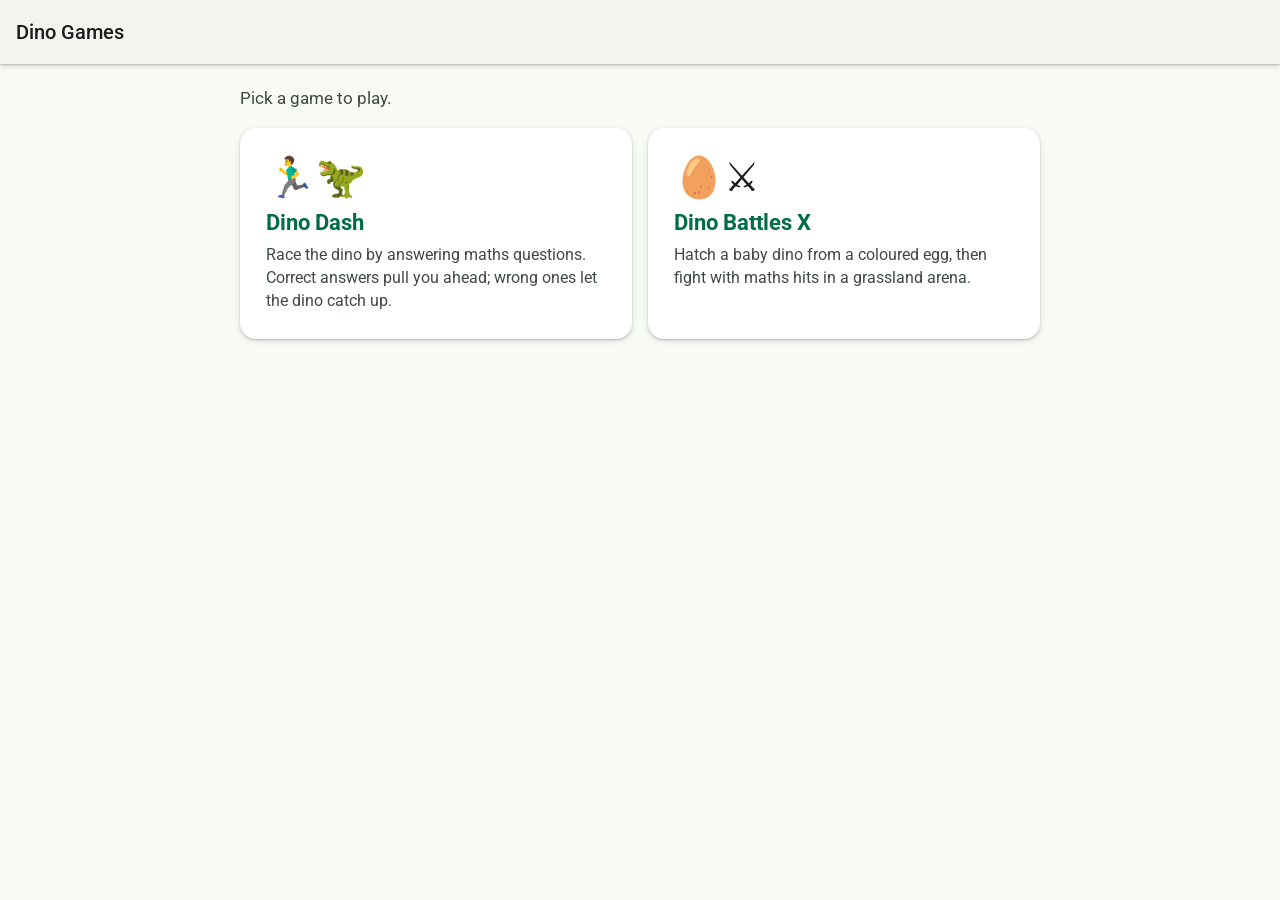
==== commit 4665ce76: "Add Dino Battles X beside Dash with a game chooser Move the race game into dash/, add battles-x/, an" ====
--- a/index.html
+++ b/index.html
@@ -1,61 +1,35 @@
-<!doctype html>
+<!DOCTYPE html>
 <html lang="en">
-<head>
-  <meta charset="utf-8">
-  <meta name="viewport" content="width=device-width, initial-scale=1, viewport-fit=cover">
-  <title>Dino Dash Bubbles – Maths Race</title>
-  <link rel="preconnect" href="https://fonts.googleapis.com">
-  <link rel="stylesheet" href="https://fonts.googleapis.com/css2?family=Roboto:wght@400;500;700;900&display=swap">
-  <link rel="stylesheet" href="https://fonts.googleapis.com/css2?family=Material+Symbols+Outlined:opsz,wght,FILL,GRAD@24,400,0,0">
-  <script type="importmap">
-    { "imports": { "@material/web/": "https://esm.run/@material/web/" } }
-  </script>
-  <script type="module">
-    // One bundle: importing individual component files from esm.run bundles shared
-    // internals (e.g. md-focus-ring) more than once and throws a duplicate-define error.
-    import '@material/web/all.js';
-  </script>
-  <link rel="stylesheet" href="styles.css">
-</head>
-<body>
-  <main class="app" id="app">
-    <header class="top-bar">
-      <h1>🦖 Dino Dash</h1>
-      <div class="scores" aria-label="Scoreboard">
-        <span class="score correct" aria-label="Correct answers">✅ <b id="correctCount">0</b></span>
-        <span class="score incorrect" aria-label="Oops answers">❌ <b id="incorrectCount">0</b></span>
+  <head>
+    <meta charset="UTF-8" />
+    <meta name="viewport" content="width=device-width, initial-scale=1.0" />
+    <title>Dino Games</title>
+    <link rel="preconnect" href="https://fonts.googleapis.com" />
+    <link rel="preconnect" href="https://fonts.gstatic.com" crossorigin />
+    <link
+      href="https://fonts.googleapis.com/css2?family=Roboto:wght@400;500;700&display=swap"
+      rel="stylesheet"
+    />
+    <link rel="stylesheet" href="styles.css" />
+  </head>
+  <body>
+    <header class="top-app-bar">
+      <h1>Dino Games</h1>
+    </header>
+    <main>
+      <p class="intro">Pick a game to play.</p>
+      <div class="game-grid">
+        <a class="game-card" href="dash/">
+          <span class="game-emoji" aria-hidden="true">🏃‍♂️🦖</span>
+          <h2>Dino Dash</h2>
+          <p>Race the dino by answering maths questions. Correct answers pull you ahead; wrong ones let the dino catch up.</p>
+        </a>
+        <a class="game-card" href="battles-x/">
+          <span class="game-emoji" aria-hidden="true">🥚⚔️</span>
+          <h2>Dino Battles X</h2>
+          <p>Hatch a baby dino from a coloured egg, then fight with maths hits in a grassland arena.</p>
+        </a>
       </div>
-    </header>
-
-    <section class="track-card" aria-labelledby="race-heading">
-      <h2 id="race-heading" class="visually-hidden">Race track</h2>
-      <div class="track" id="track" role="img" aria-label="Race starting">
-        <div class="sky" aria-hidden="true"><span class="cloud c1">☁️</span><span class="cloud c2">☁️</span><span class="sun">🌞</span></div>
-        <div class="finish" aria-hidden="true"><span class="flag">🏁</span></div>
-        <div class="runner player" id="player" aria-hidden="true"><span class="sprite">🏃</span><span class="tag">You</span></div>
-        <div class="runner dino" id="dino" aria-hidden="true"><span class="sprite">🦖</span><span class="tag">Dino</span></div>
-        <div class="ground" aria-hidden="true"></div>
-      </div>
-      <div class="gap-readout" id="gapReadout">Dino is 4 steps behind</div>
-    </section>
-
-    <section class="quiz" aria-labelledby="question">
-      <div class="q-row">
-        <h2 id="question" class="question">? + ?</h2>
-        <div class="streak" id="streak"><span class="flames" id="flames" aria-hidden="true"></span><span id="streakText"></span></div>
-      </div>
-      <p id="feedback" class="feedback" role="status" aria-live="polite">Pop the right bubble!</p>
-      <div class="choices" id="choices" role="group" aria-label="Answer choices"></div>
-    </section>
-  </main>
-
-  <dialog id="endDialog" aria-labelledby="endTitle" aria-describedby="endText">
-    <div class="end-emoji" id="endEmoji" aria-hidden="true">🏆</div>
-    <h2 id="endTitle">You won!</h2>
-    <p id="endText"></p>
-    <md-filled-button id="restartBtn"><md-icon slot="icon">replay</md-icon>Race again</md-filled-button>
-  </dialog>
-
-  <script src="script.js" defer></script>
-</body>
+    </main>
+  </body>
 </html>
--- a/styles.css
+++ b/styles.css
@@ -1,146 +1,113 @@
 :root {
-  --md-sys-color-primary: #006d44;
-  --md-sys-color-on-primary: #ffffff;
-  --md-sys-color-primary-container: #91f7be;
-  --md-sys-color-on-primary-container: #002111;
-  --md-sys-color-secondary-container: #d0e8d6;
-  --md-sys-color-on-secondary-container: #0b1f14;
-  --md-sys-color-surface: #f8faf5;
-  --md-sys-color-surface-container: #eceee9;
-  --md-sys-color-on-surface: #191c1a;
-  --md-sys-color-on-surface-variant: #404943;
-  --md-sys-color-outline: #707973;
-  --md-sys-color-error: #ba1a1a;
-  --md-sys-color-error-container: #ffdad6;
-  --md-ref-typeface-brand: 'Roboto', system-ui, sans-serif;
-  --md-ref-typeface-plain: 'Roboto', system-ui, sans-serif;
-  --sky: #cdeefa; --grass: #7cc576; --dirt: #c9a26b;
-  color-scheme: light dark;
+  color-scheme: light;
+  --bg: #f8faf5;
+  --surface: #f2f4f0;
+  --on-surface: #191c1a;
+  --on-variant: #404942;
+  --primary: #006d44;
+  --primary-container: #91f7be;
+  --card: #fff;
+  --shadow: 0 1px 2px rgb(0 0 0 / 0.2), 0 2px 6px rgb(0 0 0 / 0.12);
 }
+
 @media (prefers-color-scheme: dark) {
   :root {
-    --md-sys-color-primary: #75daa3;
-    --md-sys-color-on-primary: #003822;
-    --md-sys-color-primary-container: #005233;
-    --md-sys-color-on-primary-container: #91f7be;
-    --md-sys-color-secondary-container: #364b3d;
-    --md-sys-color-on-secondary-container: #d0e8d6;
-    --md-sys-color-surface: #111412;
-    --md-sys-color-surface-container: #1d201e;
-    --md-sys-color-on-surface: #e1e3de;
-    --md-sys-color-on-surface-variant: #c0c9c1;
-    --md-sys-color-outline: #8a938c;
-    --md-sys-color-error: #ffb4ab;
-    --md-sys-color-error-container: #93000a;
-    --sky: #1d3a4a; --grass: #2f6b3a; --dirt: #6b5236;
+    color-scheme: dark;
+    --bg: #111412;
+    --surface: #1d201e;
+    --on-surface: #e1e3df;
+    --on-variant: #c0c9c0;
+    --primary: #75daa3;
+    --primary-container: #005232;
+    --card: #1d201e;
   }
 }
-* { box-sizing: border-box; }
-[hidden] { display: none !important; }
-html, body { height: 100%; }
-body { margin: 0; font-family: 'Roboto', system-ui, sans-serif; overflow-x: hidden;
-  background: var(--md-sys-color-surface); color: var(--md-sys-color-on-surface); -webkit-tap-highlight-color: transparent; }
-.visually-hidden { position: absolute; width: 1px; height: 1px; overflow: hidden; clip: rect(0 0 0 0); white-space: nowrap; }
 
-/* One screen, no scrolling: header / track / quiz; quiz takes the rest so bubbles sit at the bottom (thumb zone). */
-.app {
-  height: 100dvh; max-width: 1100px; margin: 0 auto; display: grid;
-  grid-template-rows: auto auto minmax(0, 1fr); gap: 10px;
-  padding: max(8px, env(safe-area-inset-top)) 12px max(12px, env(safe-area-inset-bottom));
+* {
+  box-sizing: border-box;
 }
-.app.shake { animation: shake .4s; }
-.top-bar { display: flex; align-items: center; justify-content: space-between; gap: 8px; }
-.top-bar h1 { margin: 0; font-size: clamp(1.4rem, 5vw, 2.2rem); font-weight: 900; color: var(--md-sys-color-primary); }
-.scores { display: flex; gap: 8px; }
-.score { padding: 4px 12px; border-radius: 99px; background: var(--md-sys-color-surface-container); font-size: 1.05rem; }
-.score.correct b { color: var(--md-sys-color-primary); }
-.score.incorrect b { color: var(--md-sys-color-error); }
 
-/* ---------- Track (from A) ---------- */
-.track-card { background: var(--md-sys-color-surface-container); border-radius: 24px; padding: 8px; }
-.track {
-  --pos-player: 0; --pos-dino: 0;
-  position: relative; height: clamp(150px, 29dvh, 260px); border-radius: 18px; overflow: hidden;
-  background: linear-gradient(var(--sky) 0 70%, var(--grass) 70%);
+body {
+  margin: 0;
+  min-height: 100vh;
+  font-family: Roboto, system-ui, sans-serif;
+  background: var(--bg);
+  color: var(--on-surface);
 }
-.ground { position: absolute; left: 0; right: 0; bottom: 0; height: 22%;
-  background: repeating-linear-gradient(90deg, var(--dirt) 0 40px, color-mix(in srgb, var(--dirt) 80%, black) 40px 44px);
-  animation: scroll .8s linear infinite; }
-@keyframes scroll { to { background-position: -44px 0; } }
-.sky .cloud { position: absolute; font-size: 2rem; opacity: .9; animation: drift 18s linear infinite; }
-.cloud.c1 { top: 10%; } .cloud.c2 { top: 28%; animation-delay: -9s; font-size: 1.5rem; }
-@keyframes drift { from { left: 105%; } to { left: -10%; } }
-.sun { position: absolute; top: 8%; right: 14%; font-size: 2.2rem; }
-.finish { position: absolute; right: 4%; top: 45%; bottom: 0; width: 12px;
-  background: repeating-linear-gradient(0deg, #111 0 12px, #fff 12px 24px); border-radius: 4px; }
-.finish .flag { position: absolute; top: -1.9em; left: -4px; font-size: 1.8rem; }
-.runner { position: absolute; bottom: 14%; left: 0; display: flex; flex-direction: column; align-items: center;
-  translate: -50% 0; transition: left .7s cubic-bezier(.3, 1.4, .5, 1); }
-.player { left: calc(8% + var(--pos-player) * 84%); z-index: 2; }
-.dino   { left: calc(8% + var(--pos-dino) * 84%); z-index: 1; }
-.sprite { display: inline-block; font-size: clamp(2.4rem, 7dvh, 4.5rem); line-height: 1; transform: scaleX(-1); animation: bob .4s ease-in-out infinite alternate; }
-.dino .sprite { font-size: clamp(2.8rem, 8.5dvh, 5.5rem); animation-duration: .55s; }
-@keyframes bob { to { translate: 0 -6px; } }
-.tag { font-size: .75rem; font-weight: 700; padding: 2px 8px; border-radius: 99px; background: var(--md-sys-color-primary); color: var(--md-sys-color-on-primary); }
-.dino .tag { background: var(--md-sys-color-error); color: #fff; }
-.track.boost .player .sprite { animation: jump .5s ease-out; }
-.track.turbo .player .sprite { animation: jump .5s ease-out, glow .9s; }
-.track.stomp .dino .sprite { animation: stomp .5s ease-out; }
-.track.stomp { animation: shake .4s; }
-@keyframes jump { 40% { translate: 0 -40px; } }
-@keyframes glow { 50% { filter: drop-shadow(0 0 10px orange); } }
-@keyframes stomp { 30% { translate: 0 -20px; } 60% { translate: 0 0; } }
-@keyframes shake { 25% { translate: -4px 0; } 50% { translate: 4px 0; } 75% { translate: -2px 0; } }
-.gap-readout { text-align: center; font-weight: 700; margin-top: 6px; font-size: 1.05rem; }
-.gap-readout.danger { color: var(--md-sys-color-error); }
 
-/* ---------- Quiz with bubbles (from C) ---------- */
-.quiz { min-height: 0; display: grid; grid-template-rows: auto auto minmax(0, 1fr); gap: 6px; padding: 12px;
-  border-radius: 24px; background: var(--md-sys-color-secondary-container); color: var(--md-sys-color-on-secondary-container); }
-.q-row { display: flex; align-items: center; justify-content: space-between; gap: 8px; flex-wrap: wrap; }
-.question { margin: 0; font-size: clamp(2.4rem, 7dvh, 4.2rem); font-weight: 900; letter-spacing: .02em; }
-.streak { display: flex; align-items: center; gap: 4px; font-weight: 700; font-size: .95rem; }
-.flames { font-size: 1.3rem; letter-spacing: -.1em; }
-.streak.hot { color: #b3261e; }
-.feedback { margin: 0; min-height: 1.4em; font-size: 1.1rem; font-weight: 700; }
-.feedback.bad { color: var(--md-sys-color-error); }
-.feedback.good { color: var(--md-sys-color-primary); }
-.choices { display: grid; grid-template-columns: repeat(2, 1fr); grid-auto-rows: minmax(64px, 1fr); gap: 12px; align-self: end;
-  height: min(100%, 250px); }
-.bubble { position: relative; border: none; border-radius: 999px; cursor: pointer; min-height: 64px;
-  font: 900 clamp(1.8rem, 5.5dvh, 2.8rem) 'Roboto', sans-serif; color: var(--md-sys-color-on-primary-container);
-  background: radial-gradient(circle at 22% 25%, rgb(255 255 255 / .75) 0 7%, transparent 8%), var(--md-sys-color-primary-container);
-  box-shadow: 0 5px 0 color-mix(in srgb, var(--md-sys-color-primary) 60%, black); transition: transform .15s, opacity .3s; }
-.bubble:nth-child(2) { background-color: #ffe08a; color: #3d2e00; box-shadow: 0 5px 0 #b38b00; }
-.bubble:nth-child(3) { background-color: #c7e4ff; color: #001d33; box-shadow: 0 5px 0 #4b7aa6; }
-.bubble:nth-child(4) { background-color: #ffd8e8; color: #3b0021; box-shadow: 0 5px 0 #b35c86; }
-.bubble .key { position: absolute; right: 18px; top: 8px; font-size: .8rem; font-weight: 700; opacity: .55; display: none; }
-.bubble:hover:not(:disabled) { transform: translateY(-3px) scale(1.03); }
-.bubble:active:not(:disabled) { transform: translateY(3px); box-shadow: none; }
-.bubble:focus-visible { outline: 4px solid var(--md-sys-color-primary); outline-offset: 3px; }
-.bubble:disabled { opacity: .35; cursor: default; transform: scale(.88); text-decoration: line-through; }
-.bubble.pop { animation: popb .5s ease-out forwards; }
-@keyframes popb { 50% { transform: scale(1.15); } 100% { transform: scale(1.05); background-color: var(--md-sys-color-primary); color: #fff; } }
+.top-app-bar {
+  display: flex;
+  align-items: center;
+  height: 64px;
+  padding: 0 16px;
+  background: var(--surface);
+  box-shadow: var(--shadow);
+}
 
-/* ---------- End dialog ---------- */
-dialog { border: none; border-radius: 28px; padding: 28px; text-align: center; max-width: min(92vw, 420px);
-  background: var(--md-sys-color-surface); color: var(--md-sys-color-on-surface); }
-dialog::backdrop { background: rgb(0 0 0 / .45); }
-.end-emoji { font-size: 4.5rem; animation: pop .6s cubic-bezier(.3, 1.6, .5, 1); }
-@keyframes pop { from { transform: scale(0); } }
+.top-app-bar h1 {
+  margin: 0;
+  font-size: 1.25rem;
+  font-weight: 500;
+}
 
-/* Desktop: wider, track on top, question left + 4 bubbles in a row */
-@media (min-width: 900px) {
-  .app { gap: 16px; padding: 20px 24px; grid-template-rows: auto auto auto; align-content: center; }
-  .track { height: clamp(200px, 34dvh, 300px); }
-  .quiz { grid-template-columns: auto 1fr; grid-template-rows: auto auto; column-gap: 32px; padding: 20px 28px; align-items: center; }
-  .q-row { grid-column: 1; grid-row: 1 / span 2; flex-direction: column; align-items: flex-start; }
-  .question { font-size: 4.2rem; }
-  .feedback { grid-column: 2; grid-row: 1; }
-  .choices { grid-column: 2; grid-row: 2; grid-template-columns: repeat(4, 1fr); grid-auto-rows: 110px; height: auto; }
-  .bubble .key { display: block; }
+main {
+  width: min(52rem, 100%);
+  margin: 0 auto;
+  padding: 24px 16px 40px;
 }
-@media (hover: none) { .bubble .key { display: none; } }
-@media (prefers-reduced-motion: reduce) {
-  *, *::before, *::after { animation: none !important; transition: none !important; }
+
+.intro {
+  margin: 0 0 20px;
+  color: var(--on-variant);
+  font-size: 1.05rem;
 }
+
+.game-grid {
+  display: grid;
+  gap: 16px;
+  grid-template-columns: 1fr;
+}
+
+@media (min-width: 640px) {
+  .game-grid {
+    grid-template-columns: 1fr 1fr;
+  }
+}
+
+.game-card {
+  display: flex;
+  flex-direction: column;
+  gap: 8px;
+  padding: 24px;
+  border-radius: 16px;
+  background: var(--card);
+  color: inherit;
+  text-decoration: none;
+  box-shadow: var(--shadow);
+  border: 2px solid transparent;
+  transition: border-color 0.15s ease, transform 0.15s ease;
+}
+
+.game-card:hover,
+.game-card:focus-visible {
+  border-color: var(--primary);
+  outline: none;
+  transform: translateY(-2px);
+}
+
+.game-emoji {
+  font-size: 2.5rem;
+  line-height: 1.2;
+}
+
+.game-card h2 {
+  margin: 0;
+  font-size: 1.35rem;
+  color: var(--primary);
+}
+
+.game-card p {
+  margin: 0;
+  color: var(--on-variant);
+  line-height: 1.45;
+}
